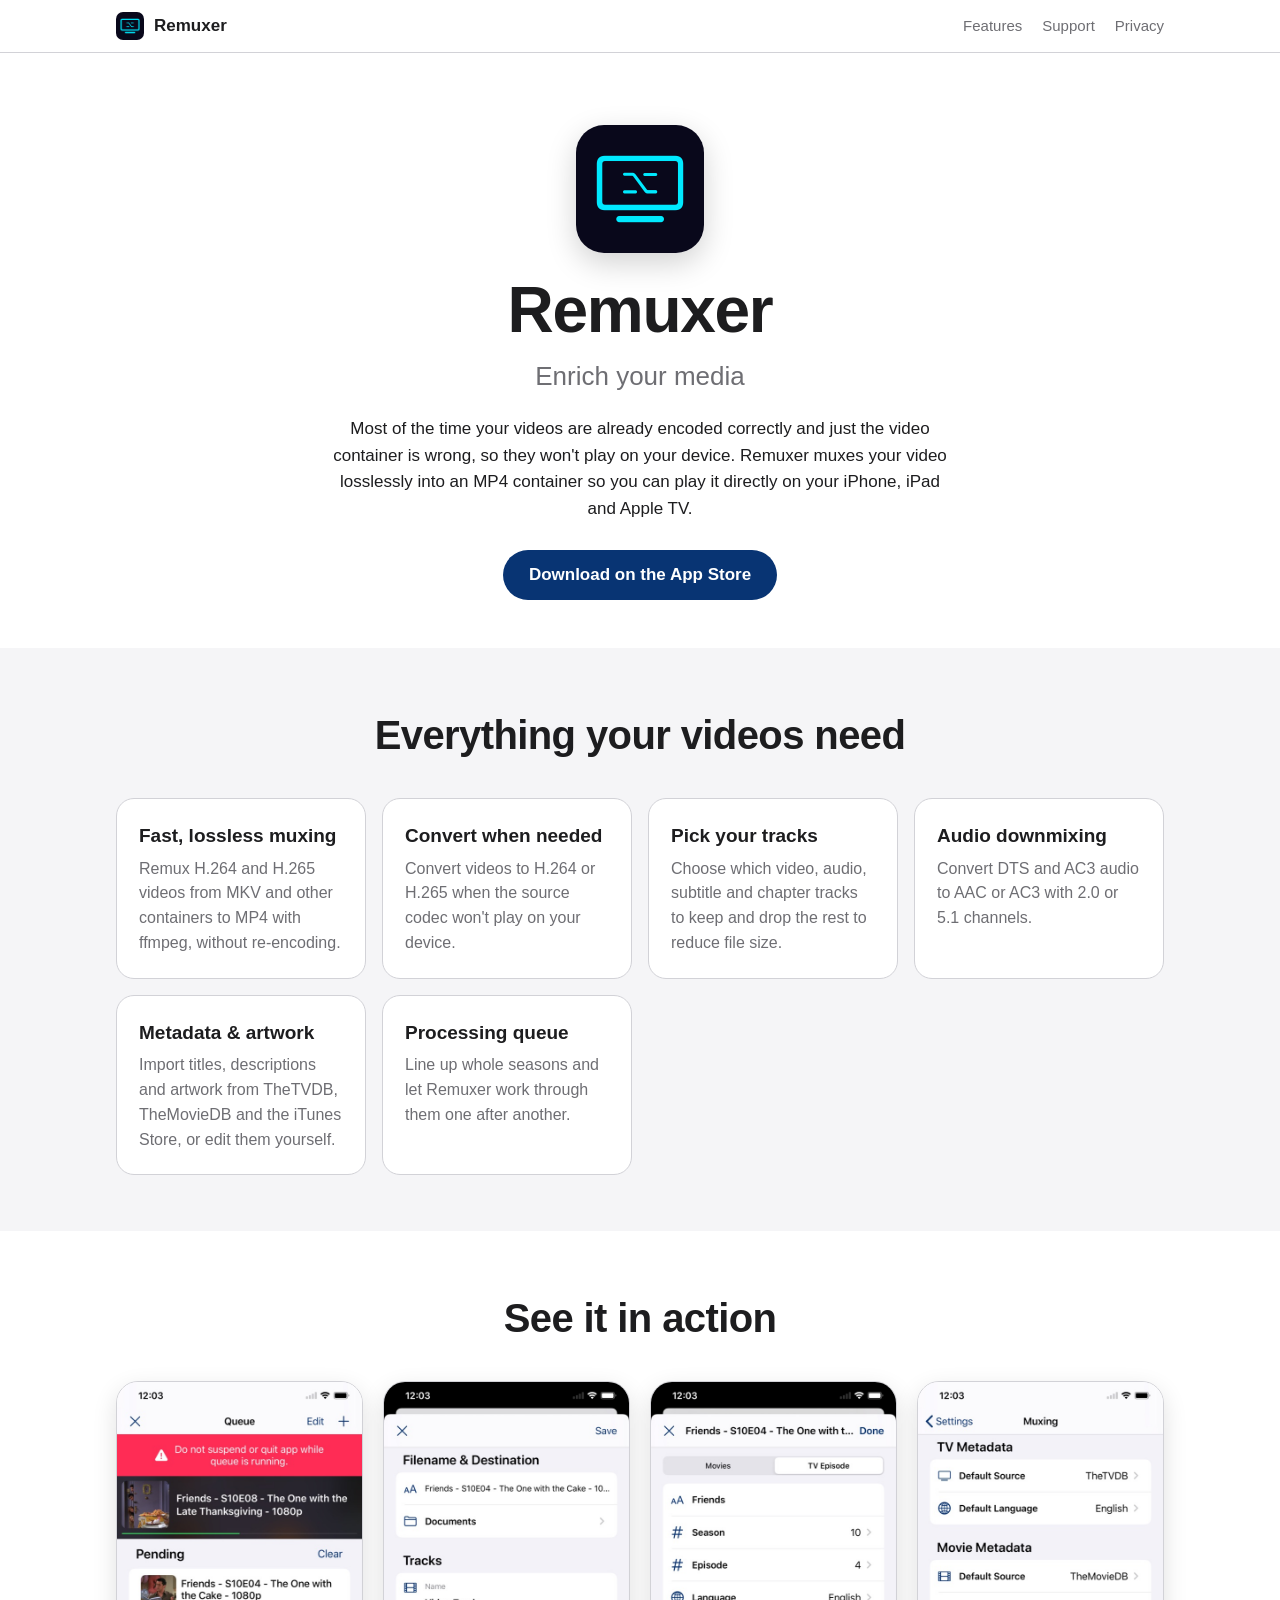
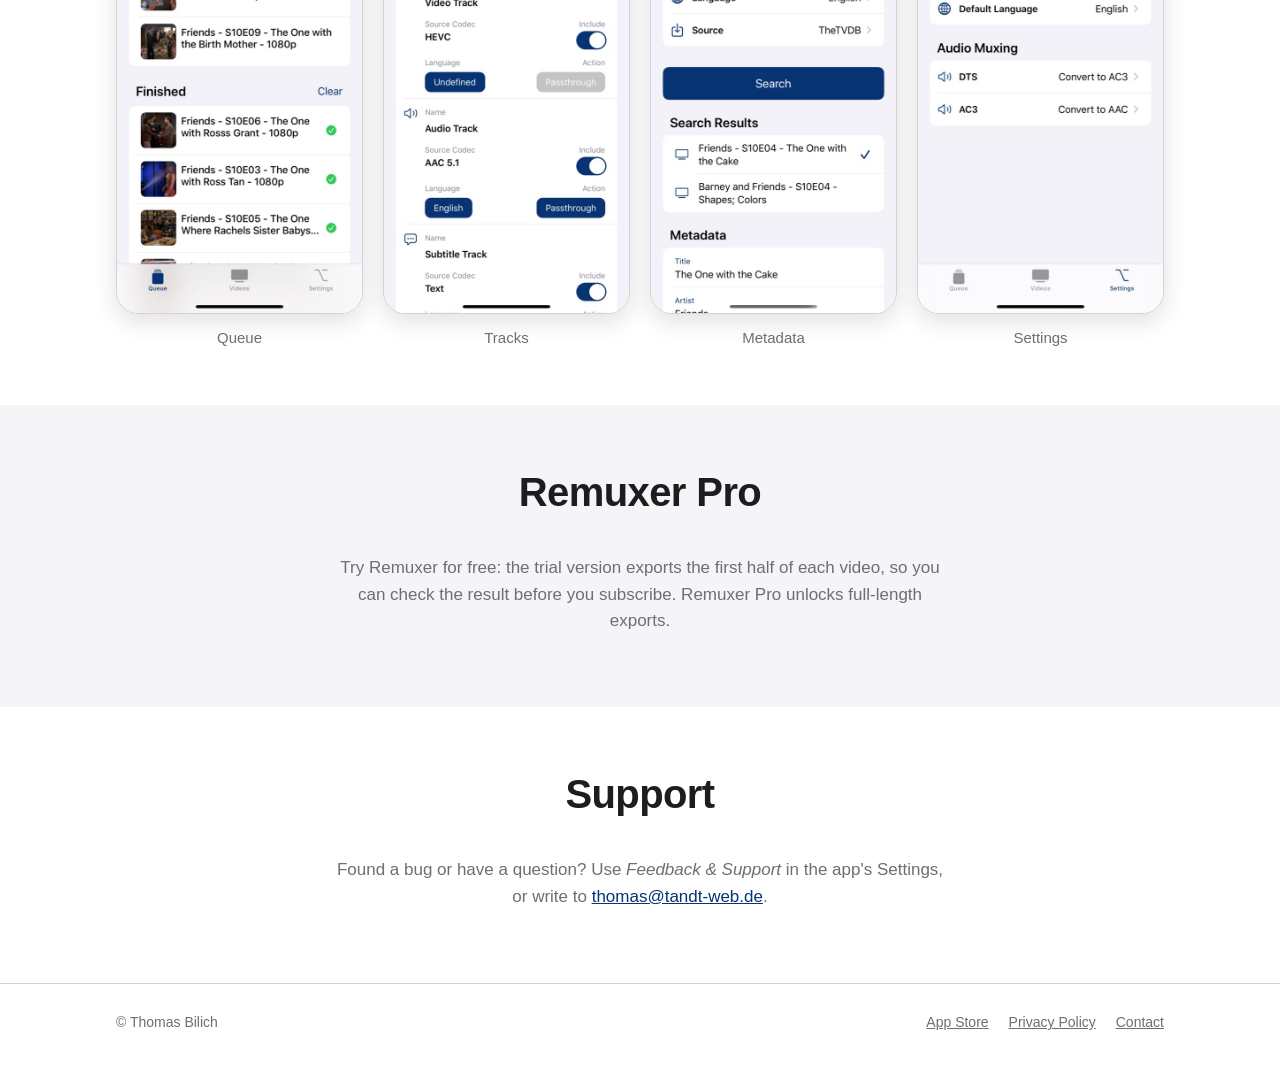
==== html/index.html @ 711228b0 "Add Remuxer website Landing page and privacy policy, deployed to GitHub Pages from html/.  Co-Author" ====
<!doctype html>
<html lang="en">
<head>
  <meta charset="utf-8">
  <meta name="viewport" content="width=device-width, initial-scale=1">
  <title>Remuxer – Lossless video muxing for iPhone and iPad</title>
  <meta name="description" content="Remuxer muxes your videos losslessly into an MP4 container, so they play directly on your iPhone, iPad and Apple TV.">
  <meta name="apple-itunes-app" content="app-id=1516147963">
  <meta property="og:title" content="Remuxer">
  <meta property="og:description" content="Lossless video muxing for iPhone and iPad.">
  <meta property="og:image" content="images/icon.png">
  <link rel="icon" type="image/png" href="favicon.png">
  <link rel="apple-touch-icon" href="images/apple-touch-icon.png">
  <link rel="stylesheet" href="style.css">
</head>
<body>
  <header class="site-header">
    <div class="wrap">
      <a class="brand" href="./"><img src="images/icon.png" alt="">Remuxer</a>
      <nav>
        <a href="#features">Features</a>
        <a href="#support">Support</a>
        <a href="privacy.html">Privacy</a>
      </nav>
    </div>
  </header>

  <main>
    <div class="wrap hero">
      <img class="icon" src="images/icon.png" alt="Remuxer app icon" width="128" height="128">
      <h1>Remuxer</h1>
      <p class="tagline">Enrich your media</p>
      <p class="lede">Most of the time your videos are already encoded correctly and just the video container is wrong, so they won't play on your device. Remuxer muxes your video losslessly into an MP4 container so you can play it directly on your iPhone, iPad and Apple TV.</p>
      <a class="button" href="https://apps.apple.com/app/id1516147963">Download on the App Store</a>
    </div>

    <section class="alt" id="features">
      <div class="wrap">
        <h2>Everything your videos need</h2>
        <ul class="features">
          <li>
            <h3>Fast, lossless muxing</h3>
            <p>Remux H.264 and H.265 videos from MKV and other containers to MP4 with ffmpeg, without re-encoding.</p>
          </li>
          <li>
            <h3>Convert when needed</h3>
            <p>Convert videos to H.264 or H.265 when the source codec won't play on your device.</p>
          </li>
          <li>
            <h3>Pick your tracks</h3>
            <p>Choose which video, audio, subtitle and chapter tracks to keep and drop the rest to reduce file size.</p>
          </li>
          <li>
            <h3>Audio downmixing</h3>
            <p>Convert DTS and AC3 audio to AAC or AC3 with 2.0 or 5.1 channels.</p>
          </li>
          <li>
            <h3>Metadata &amp; artwork</h3>
            <p>Import titles, descriptions and artwork from TheTVDB, TheMovieDB and the iTunes Store, or edit them yourself.</p>
          </li>
          <li>
            <h3>Processing queue</h3>
            <p>Line up whole seasons and let Remuxer work through them one after another.</p>
          </li>
        </ul>
      </div>
    </section>

    <section id="screenshots">
      <div class="wrap">
        <h2>See it in action</h2>
        <div class="shots">
          <figure>
            <picture>
              <source srcset="images/queue-dark.jpg" media="(prefers-color-scheme: dark)">
              <img src="images/queue-light.jpg" alt="The processing queue" width="554" height="1200" loading="lazy">
            </picture>
            <figcaption>Queue</figcaption>
          </figure>
          <figure>
            <picture>
              <source srcset="images/tracks-dark.jpg" media="(prefers-color-scheme: dark)">
              <img src="images/tracks-light.jpg" alt="Choosing the tracks of a video" width="554" height="1200" loading="lazy">
            </picture>
            <figcaption>Tracks</figcaption>
          </figure>
          <figure>
            <picture>
              <source srcset="images/metadata-dark.jpg" media="(prefers-color-scheme: dark)">
              <img src="images/metadata-light.jpg" alt="Editing a video's metadata" width="554" height="1200" loading="lazy">
            </picture>
            <figcaption>Metadata</figcaption>
          </figure>
          <figure>
            <picture>
              <source srcset="images/settings-dark.jpg" media="(prefers-color-scheme: dark)">
              <img src="images/settings-light.jpg" alt="Mux settings" width="554" height="1200" loading="lazy">
            </picture>
            <figcaption>Settings</figcaption>
          </figure>
        </div>
      </div>
    </section>

    <section class="alt">
      <div class="wrap pro">
        <h2>Remuxer Pro</h2>
        <p>Try Remuxer for free: the trial version exports the first half of each video, so you can check the result before you subscribe. Remuxer Pro unlocks full-length exports.</p>
      </div>
    </section>

    <section id="support">
      <div class="wrap pro">
        <h2>Support</h2>
        <p>Found a bug or have a question? Use <em>Feedback &amp; Support</em> in the app's Settings, or write to <a href="mailto:thomas@tandt-web.de">thomas@tandt-web.de</a>.</p>
      </div>
    </section>
  </main>

  <footer class="site-footer">
    <div class="wrap">
      <span>&copy; Thomas Bilich</span>
      <nav>
        <a href="https://apps.apple.com/app/id1516147963">App Store</a>
        <a href="privacy.html">Privacy Policy</a>
        <a href="mailto:thomas@tandt-web.de">Contact</a>
      </nav>
    </div>
  </footer>
</body>
</html>
---- html/style.css ----
:root {
  color-scheme: light dark;
  --accent: #083473;
  --accent-soft: #e7eef9;
  --bg: #ffffff;
  --bg-alt: #f5f5f7;
  --card: #ffffff;
  --text: #1d1d1f;
  --text-secondary: #6e6e73;
  --border: #d2d2d7;
  --radius: 18px;
  --max: 1080px;
}

@media (prefers-color-scheme: dark) {
  :root {
    --accent: #00e9ff;
    --accent-soft: #0b2a33;
    --bg: #000000;
    --bg-alt: #111113;
    --card: #1c1c1e;
    --text: #f5f5f7;
    --text-secondary: #a1a1a6;
    --border: #38383a;
  }
}

* { box-sizing: border-box; }

html { -webkit-text-size-adjust: 100%; }

body {
  margin: 0;
  background: var(--bg);
  color: var(--text);
  font: 17px/1.55 -apple-system, BlinkMacSystemFont, "SF Pro Text", "Segoe UI", Roboto, Helvetica, Arial, sans-serif;
}

a { color: var(--accent); }

img { max-width: 100%; height: auto; display: block; }

.wrap {
  max-width: var(--max);
  margin: 0 auto;
  padding: 0 16px;
}

/* Header */
.site-header {
  position: sticky;
  top: 0;
  z-index: 10;
  background: color-mix(in srgb, var(--bg) 82%, transparent);
  backdrop-filter: saturate(180%) blur(20px);
  -webkit-backdrop-filter: saturate(180%) blur(20px);
  border-bottom: 1px solid var(--border);
}

.site-header .wrap {
  display: flex;
  align-items: center;
  justify-content: space-between;
  height: 52px;
}

.brand {
  display: flex;
  align-items: center;
  gap: 10px;
  font-weight: 600;
  color: var(--text);
  text-decoration: none;
}

.brand img { width: 28px; height: 28px; border-radius: 7px; }

.site-header nav { display: flex; gap: 20px; font-size: 15px; }

.site-header nav a { color: var(--text-secondary); text-decoration: none; }

@media (max-width: 420px) {
  .site-header nav { gap: 14px; }
}

.site-header nav a:hover,
.site-header nav a[aria-current="page"] { color: var(--text); }

/* Hero */
.hero {
  text-align: center;
  padding-block: 72px 48px;
}

.hero .icon {
  width: 128px;
  height: 128px;
  margin: 0 auto 24px;
  border-radius: 28px;
  box-shadow: 0 10px 30px rgba(0, 0, 0, 0.18);
}

.hero h1 {
  margin: 0;
  font-size: clamp(40px, 8vw, 64px);
  line-height: 1.05;
  letter-spacing: -0.02em;
}

.hero .tagline {
  margin: 12px 0 0;
  font-size: clamp(20px, 3.4vw, 26px);
  color: var(--text-secondary);
}

.hero .lede {
  max-width: 620px;
  margin: 20px auto 0;
}

.button {
  display: inline-block;
  margin-top: 28px;
  padding: 12px 26px;
  border-radius: 980px;
  background: var(--accent);
  color: var(--bg);
  font-weight: 600;
  text-decoration: none;
}

.button:hover { opacity: 0.88; }

/* Sections */
section { padding: 56px 0; }

section.alt { background: var(--bg-alt); }

h2 {
  margin: 0 0 32px;
  font-size: clamp(28px, 5vw, 40px);
  letter-spacing: -0.015em;
  text-align: center;
}

.features {
  display: grid;
  grid-template-columns: repeat(auto-fit, minmax(240px, 1fr));
  gap: 16px;
  margin: 0;
  padding: 0;
  list-style: none;
}

.features li {
  background: var(--card);
  border: 1px solid var(--border);
  border-radius: var(--radius);
  padding: 22px;
}

.features h3 { margin: 0 0 6px; font-size: 19px; }

.features p { margin: 0; color: var(--text-secondary); font-size: 16px; }

/* Screenshots */
.shots {
  display: grid;
  grid-template-columns: repeat(4, minmax(0, 1fr));
  gap: 20px;
}

.shots figure { margin: 0; text-align: center; }

.shots img {
  border-radius: 22px;
  border: 1px solid var(--border);
  box-shadow: 0 8px 24px rgba(0, 0, 0, 0.12);
}

.shots figcaption {
  margin-top: 12px;
  font-size: 15px;
  color: var(--text-secondary);
}

@media (max-width: 760px) {
  .shots {
    grid-template-columns: none;
    grid-auto-flow: column;
    grid-auto-columns: 62%;
    overflow-x: auto;
    scroll-snap-type: x mandatory;
    padding-bottom: 12px;
  }
  .shots figure { scroll-snap-align: center; }
}

/* Pro */
.pro {
  max-width: 640px;
  margin: 0 auto;
  text-align: center;
}

.pro p { color: var(--text-secondary); }

/* Document pages (privacy, support) */
.doc {
  max-width: 720px;
  margin: 0 auto;
  padding: 48px 16px 64px;
}

.doc h1 {
  margin: 0 0 8px;
  font-size: clamp(32px, 6vw, 44px);
  letter-spacing: -0.02em;
}

.doc h2 {
  margin: 40px 0 12px;
  font-size: 22px;
  text-align: left;
}

.doc ul { padding-left: 22px; }

.doc li { margin-bottom: 8px; }

.doc address { font-style: normal; }

.muted { color: var(--text-secondary); }

/* Footer */
.site-footer {
  border-top: 1px solid var(--border);
  padding: 28px 0 40px;
  font-size: 14px;
  color: var(--text-secondary);
}

.site-footer .wrap {
  display: flex;
  flex-wrap: wrap;
  gap: 12px 24px;
  justify-content: space-between;
}

.site-footer nav { display: flex; flex-wrap: wrap; gap: 8px 20px; }

.site-footer a { color: var(--text-secondary); }
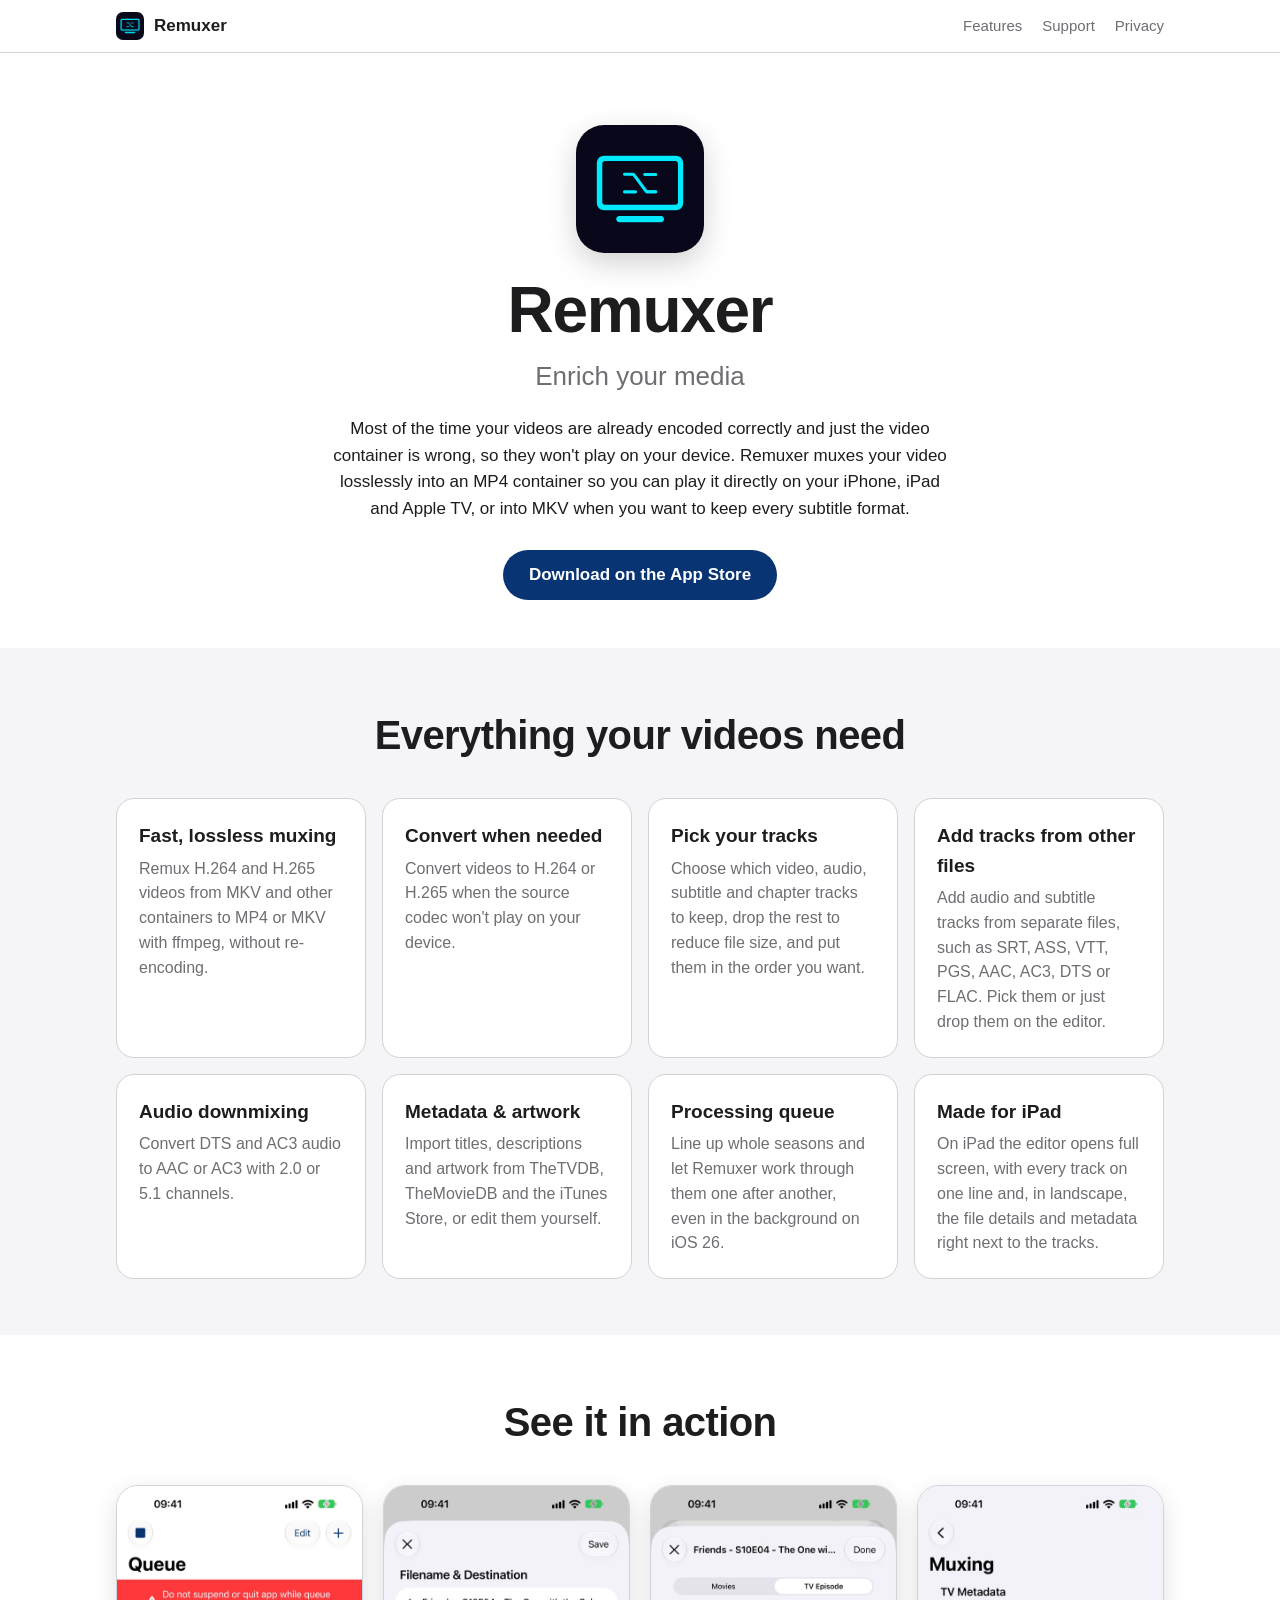
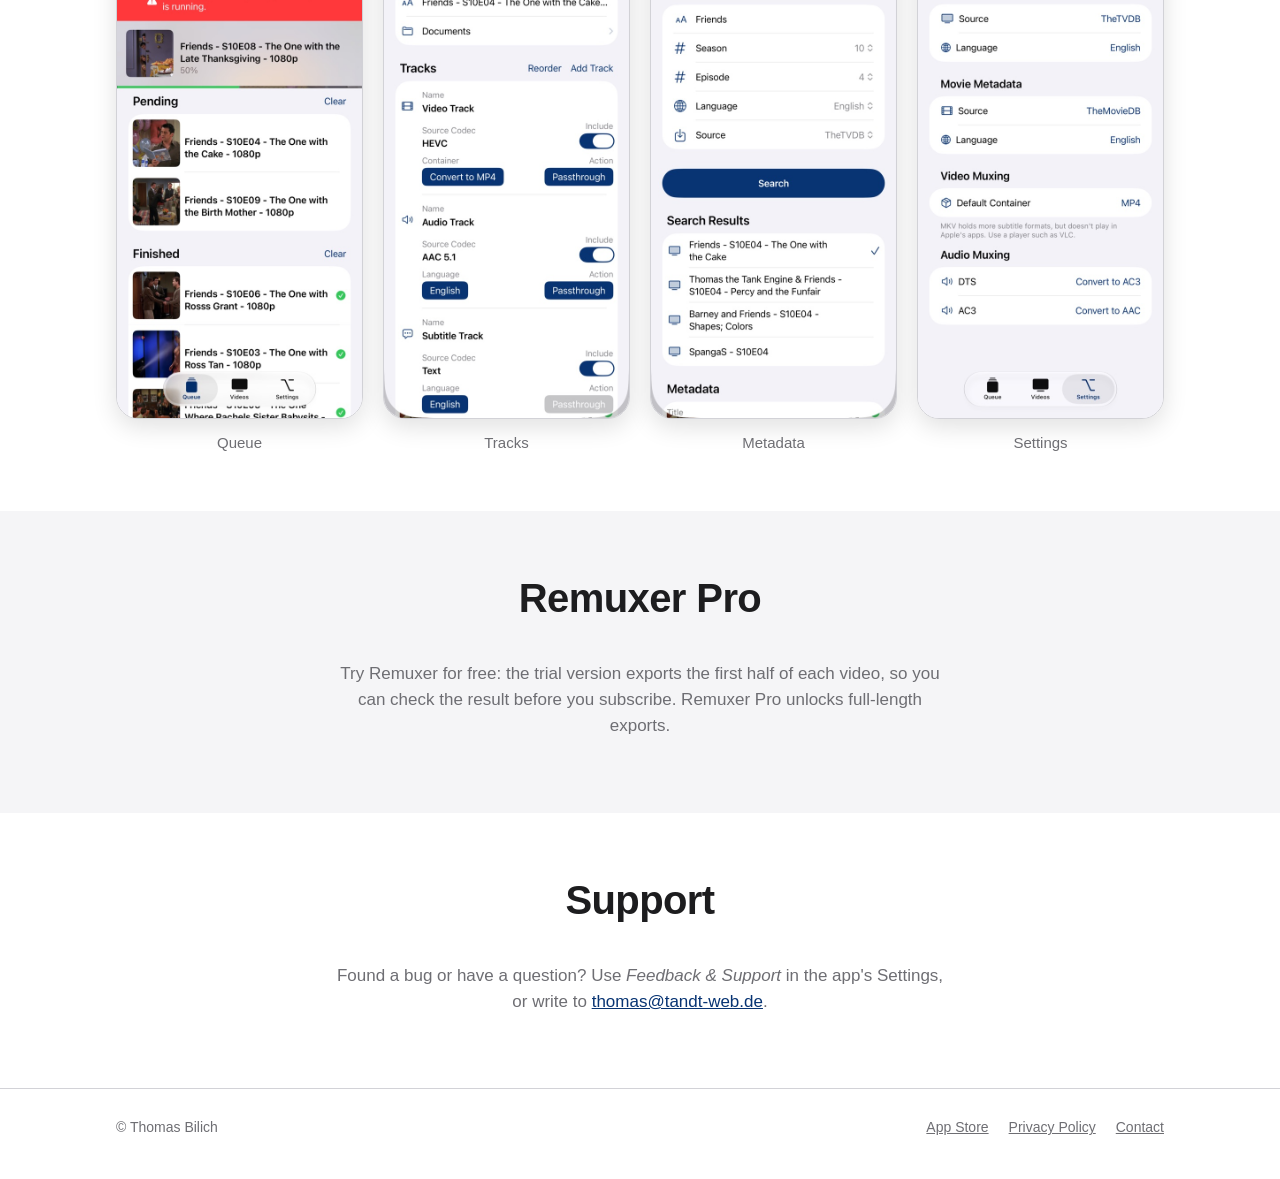
==== commit d29dacad: "Update the site for Remuxer 1.7 MKV output, adding and reordering tracks, the iPad editor, and the 1" ====
--- a/html/index.html
+++ b/html/index.html
@@ -4,7 +4,7 @@
   <meta charset="utf-8">
   <meta name="viewport" content="width=device-width, initial-scale=1">
   <title>Remuxer – Lossless video muxing for iPhone and iPad</title>
-  <meta name="description" content="Remuxer muxes your videos losslessly into an MP4 container, so they play directly on your iPhone, iPad and Apple TV.">
+  <meta name="description" content="Remuxer muxes your videos losslessly into MP4 or MKV, so they play directly on your iPhone, iPad and Apple TV.">
   <meta name="apple-itunes-app" content="app-id=1516147963">
   <meta property="og:title" content="Remuxer">
   <meta property="og:description" content="Lossless video muxing for iPhone and iPad.">
@@ -30,7 +30,7 @@
       <img class="icon" src="images/icon.png" alt="Remuxer app icon" width="128" height="128">
       <h1>Remuxer</h1>
       <p class="tagline">Enrich your media</p>
-      <p class="lede">Most of the time your videos are already encoded correctly and just the video container is wrong, so they won't play on your device. Remuxer muxes your video losslessly into an MP4 container so you can play it directly on your iPhone, iPad and Apple TV.</p>
+      <p class="lede">Most of the time your videos are already encoded correctly and just the video container is wrong, so they won't play on your device. Remuxer muxes your video losslessly into an MP4 container so you can play it directly on your iPhone, iPad and Apple TV, or into MKV when you want to keep every subtitle format.</p>
       <a class="button" href="https://apps.apple.com/app/id1516147963">Download on the App Store</a>
     </div>
 
@@ -40,7 +40,7 @@
         <ul class="features">
           <li>
             <h3>Fast, lossless muxing</h3>
-            <p>Remux H.264 and H.265 videos from MKV and other containers to MP4 with ffmpeg, without re-encoding.</p>
+            <p>Remux H.264 and H.265 videos from MKV and other containers to MP4 or MKV with ffmpeg, without re-encoding.</p>
           </li>
           <li>
             <h3>Convert when needed</h3>
@@ -48,7 +48,11 @@
           </li>
           <li>
             <h3>Pick your tracks</h3>
-            <p>Choose which video, audio, subtitle and chapter tracks to keep and drop the rest to reduce file size.</p>
+            <p>Choose which video, audio, subtitle and chapter tracks to keep, drop the rest to reduce file size, and put them in the order you want.</p>
+          </li>
+          <li>
+            <h3>Add tracks from other files</h3>
+            <p>Add audio and subtitle tracks from separate files, such as SRT, ASS, VTT, PGS, AAC, AC3, DTS or FLAC. Pick them or just drop them on the editor.</p>
           </li>
           <li>
             <h3>Audio downmixing</h3>
@@ -60,7 +64,11 @@
           </li>
           <li>
             <h3>Processing queue</h3>
-            <p>Line up whole seasons and let Remuxer work through them one after another.</p>
+            <p>Line up whole seasons and let Remuxer work through them one after another, even in the background on iOS 26.</p>
+          </li>
+          <li>
+            <h3>Made for iPad</h3>
+            <p>On iPad the editor opens full screen, with every track on one line and, in landscape, the file details and metadata right next to the tracks.</p>
           </li>
         </ul>
       </div>
@@ -73,28 +81,28 @@
           <figure>
             <picture>
               <source srcset="images/queue-dark.jpg" media="(prefers-color-scheme: dark)">
-              <img src="images/queue-light.jpg" alt="The processing queue" width="554" height="1200" loading="lazy">
+              <img src="images/queue-light.jpg" alt="The processing queue" width="554" height="1203" loading="lazy">
             </picture>
             <figcaption>Queue</figcaption>
           </figure>
           <figure>
             <picture>
               <source srcset="images/tracks-dark.jpg" media="(prefers-color-scheme: dark)">
-              <img src="images/tracks-light.jpg" alt="Choosing the tracks of a video" width="554" height="1200" loading="lazy">
+              <img src="images/tracks-light.jpg" alt="Choosing the tracks of a video" width="554" height="1203" loading="lazy">
             </picture>
             <figcaption>Tracks</figcaption>
           </figure>
           <figure>
             <picture>
               <source srcset="images/metadata-dark.jpg" media="(prefers-color-scheme: dark)">
-              <img src="images/metadata-light.jpg" alt="Editing a video's metadata" width="554" height="1200" loading="lazy">
+              <img src="images/metadata-light.jpg" alt="Editing a video's metadata" width="554" height="1203" loading="lazy">
             </picture>
             <figcaption>Metadata</figcaption>
           </figure>
           <figure>
             <picture>
               <source srcset="images/settings-dark.jpg" media="(prefers-color-scheme: dark)">
-              <img src="images/settings-light.jpg" alt="Mux settings" width="554" height="1200" loading="lazy">
+              <img src="images/settings-light.jpg" alt="Mux settings" width="554" height="1203" loading="lazy">
             </picture>
             <figcaption>Settings</figcaption>
           </figure>
